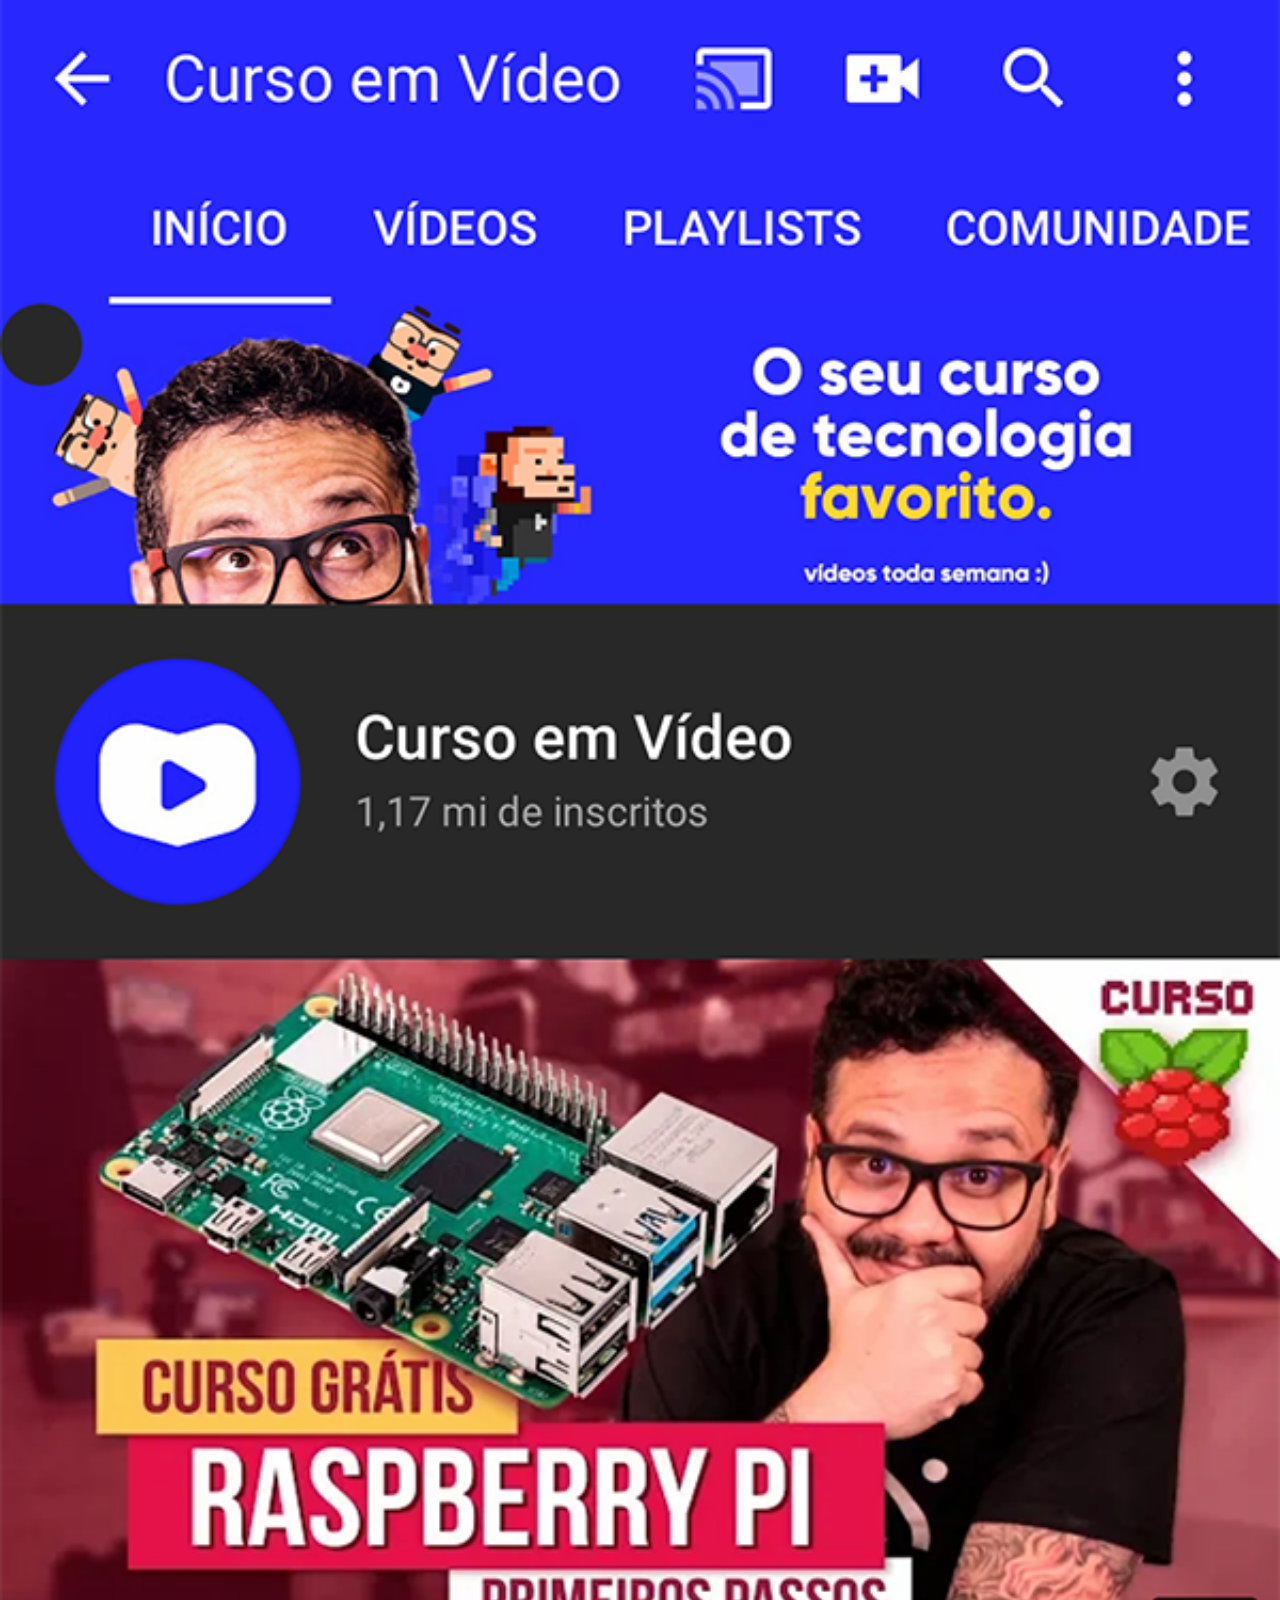
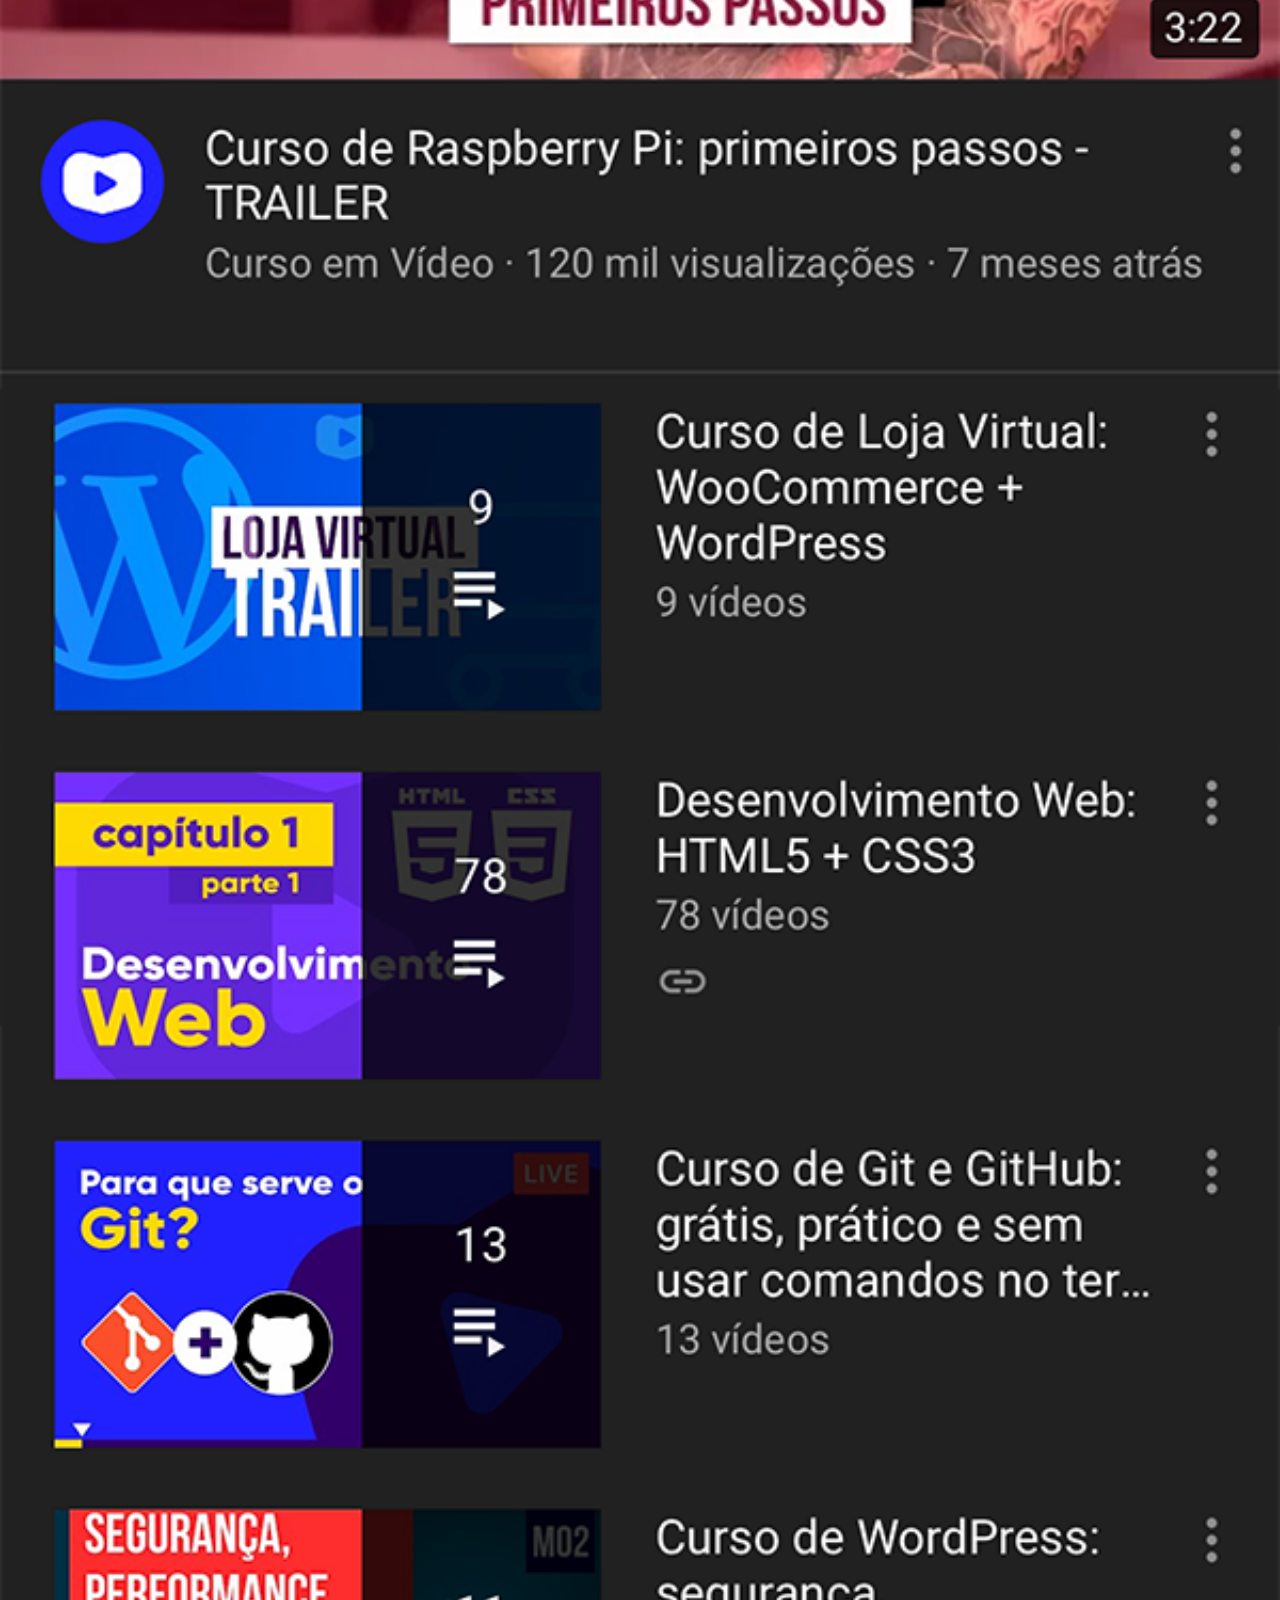
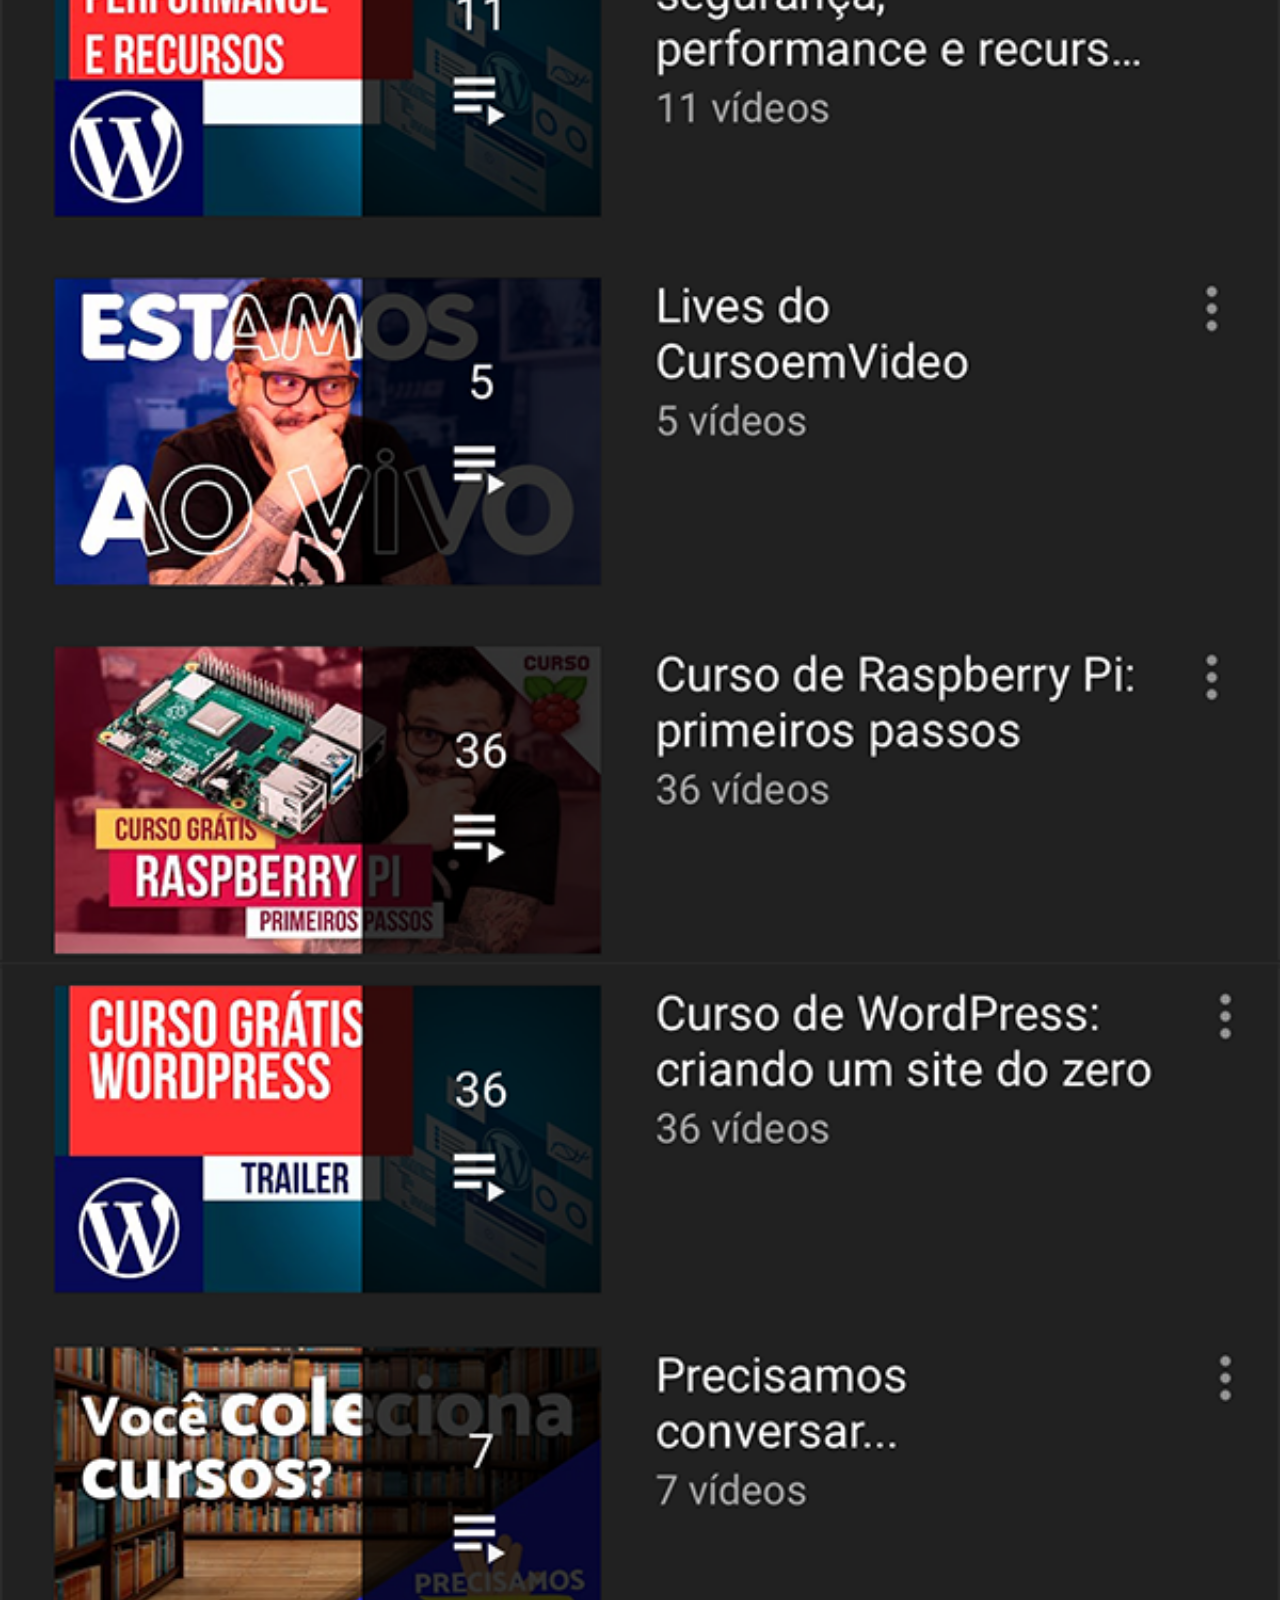
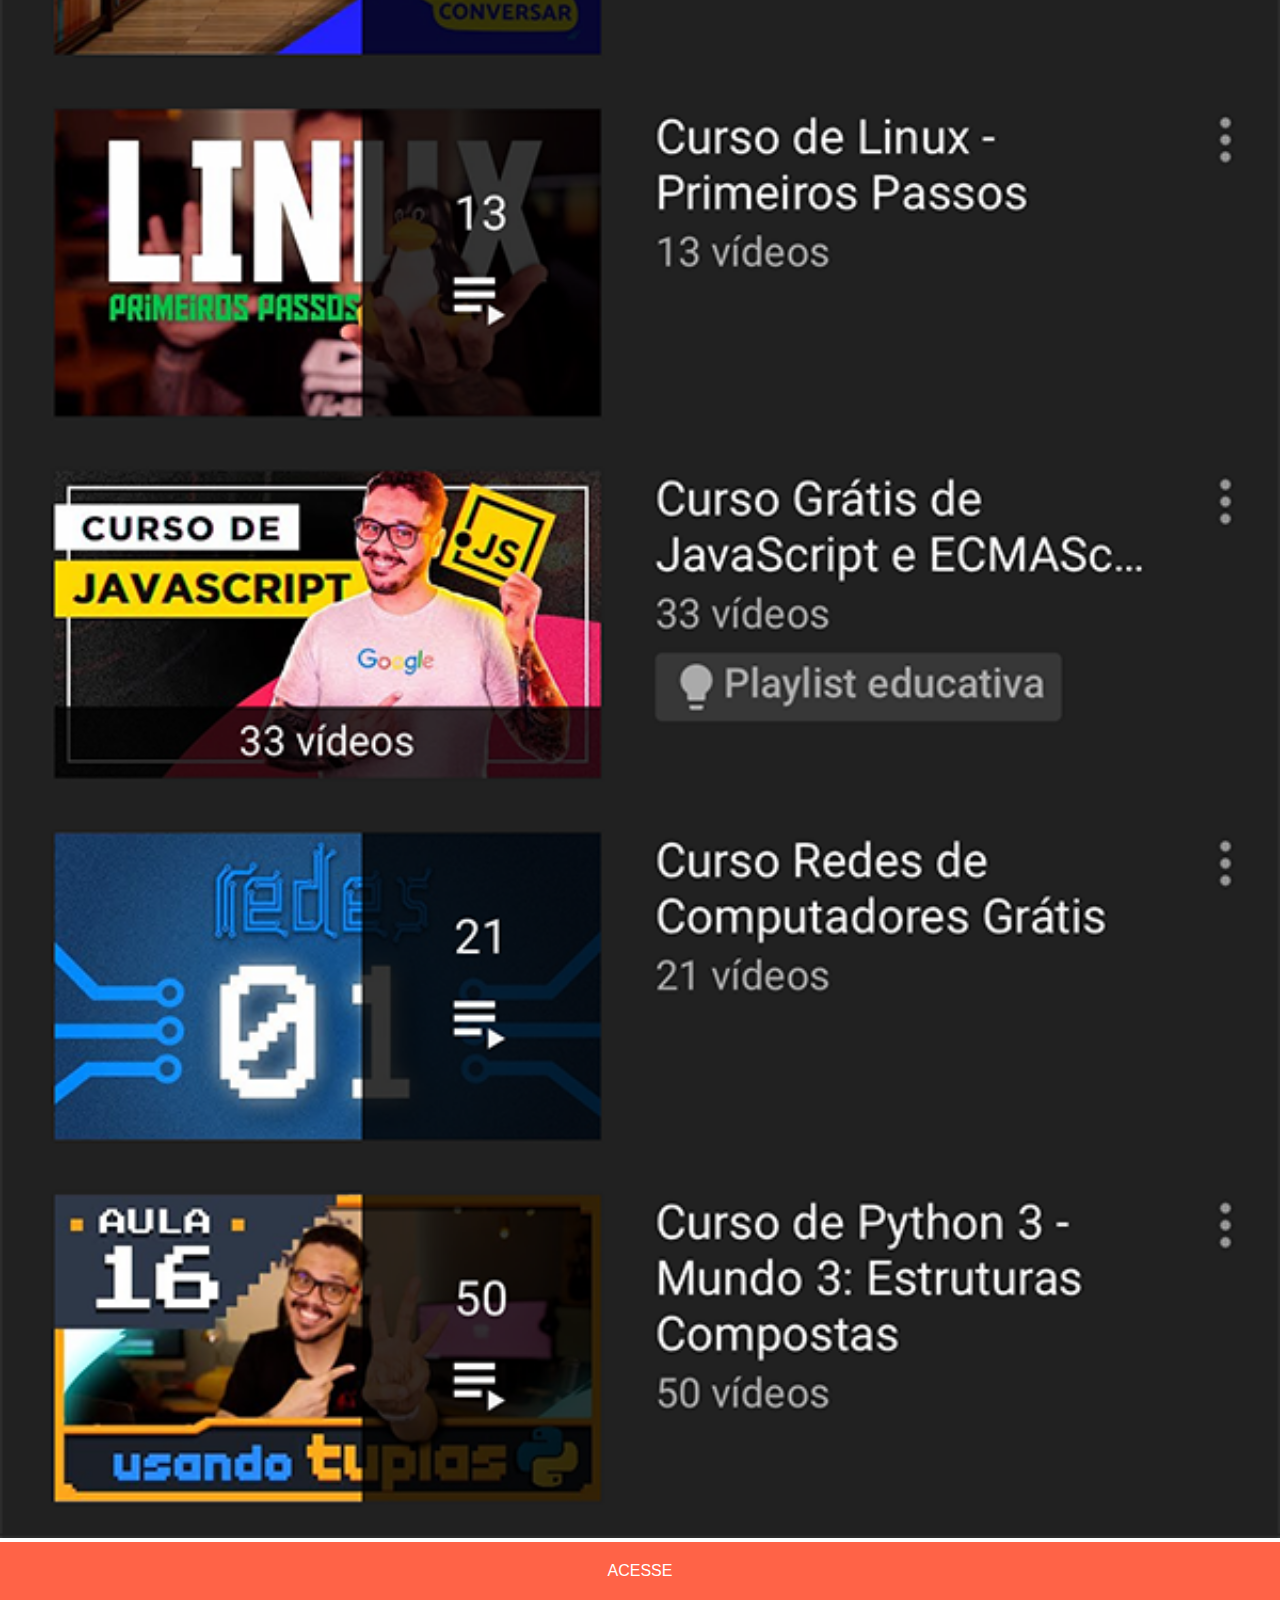
==== youtube.html @ 451d315c "rede sociais" ====
<!DOCTYPE html>
<html lang="pt-br">
<head>
    <meta charset="UTF-8">
    <meta name="viewport" content="width=device-width, initial-scale=1.0">
    <title>youtube</title>
    <link rel="stylesheet" href="estilos/secial.css">
</head>
<body>
    <img src="imagens/tela-youtube.png" alt="youtube">
    <a href="https://www.youtube.com/channel/UC3wLcGeWLGYE3J11d3AA1jw" target="_blank">ACESSE</a>
</body>
</html>
---- estilos/secial.css ----
@charset "UTF-8";

* {
    margin: 0px;
    padding: 0px;
    font-family: Arial, Helvetica, sans-serif;
}

::-webkit-scrollbar {
    width: 0px;
    padding: 0px;
}
img {
    width: 100vw;
}
a {
    display: block;
    background-color: tomato;
    color: white;
    padding: 20px;
    text-align: center;
    font: bolder;
    text-decoration: none;
    }
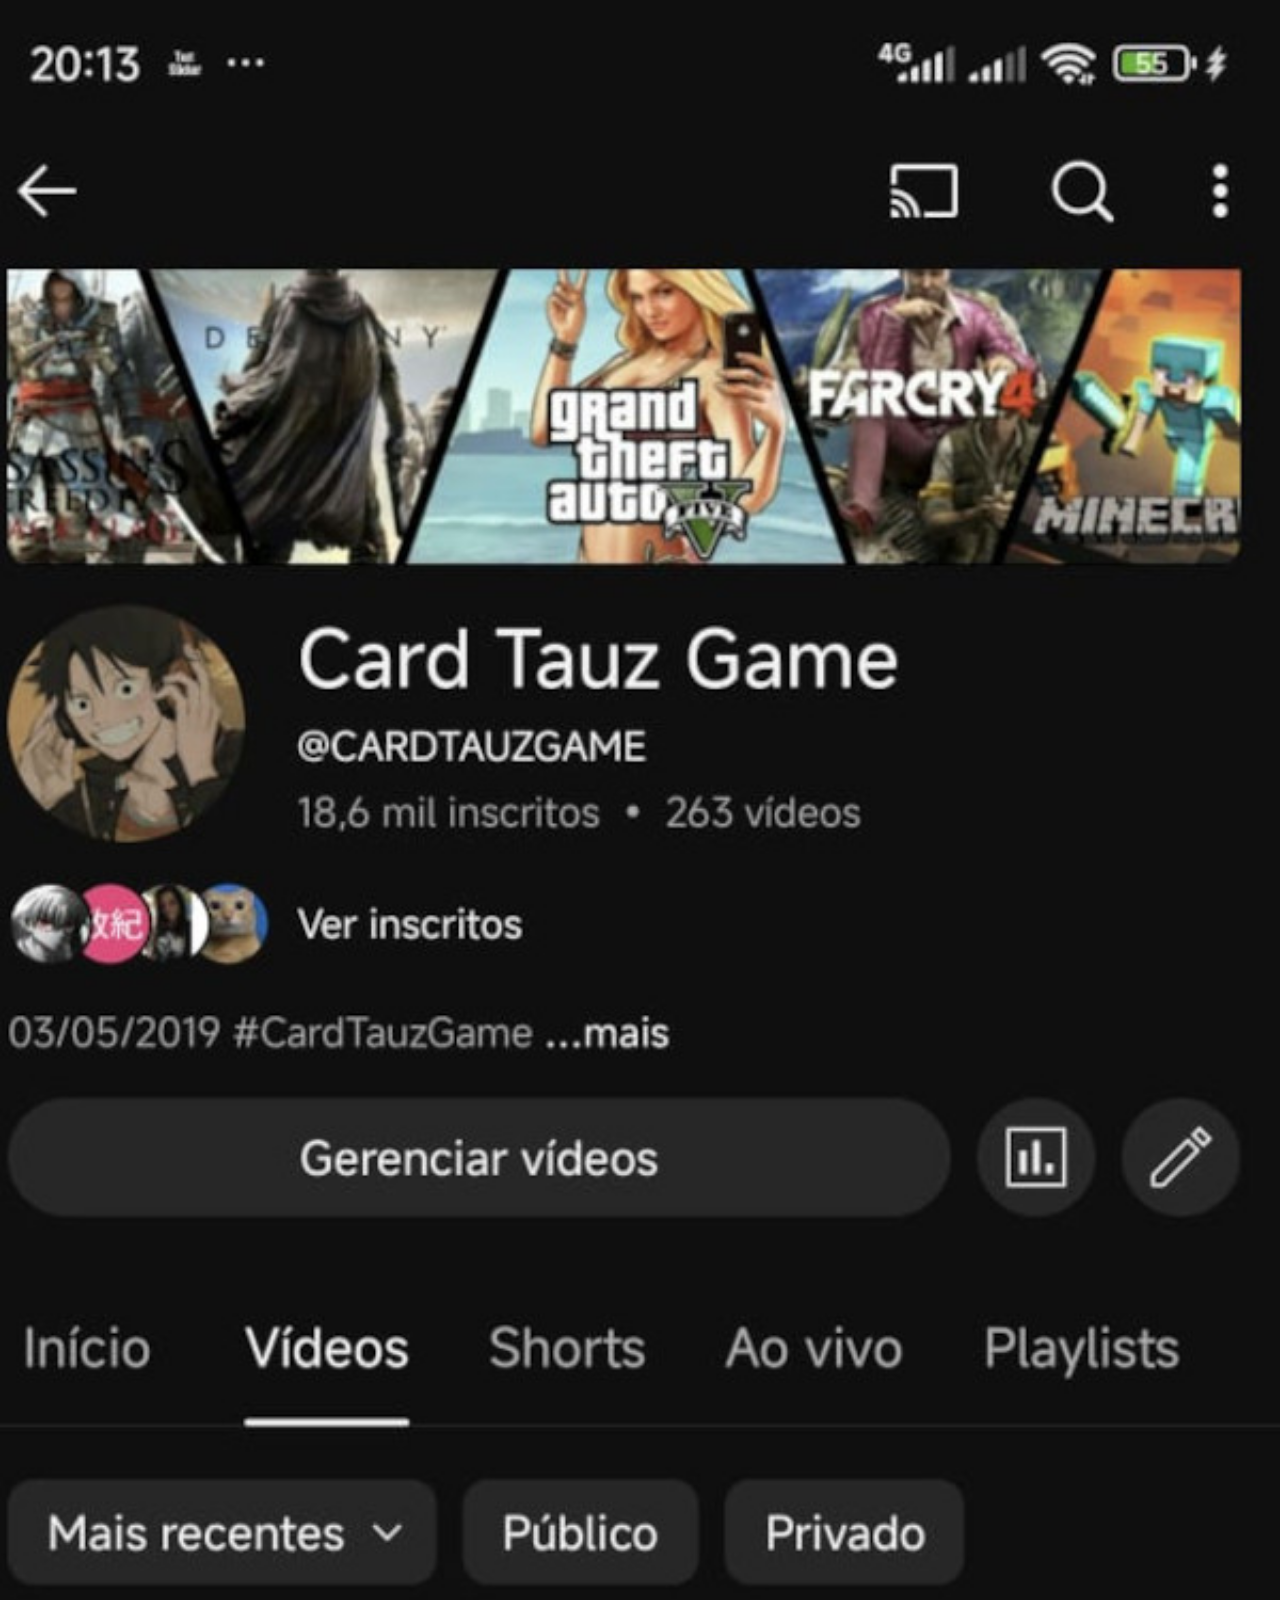
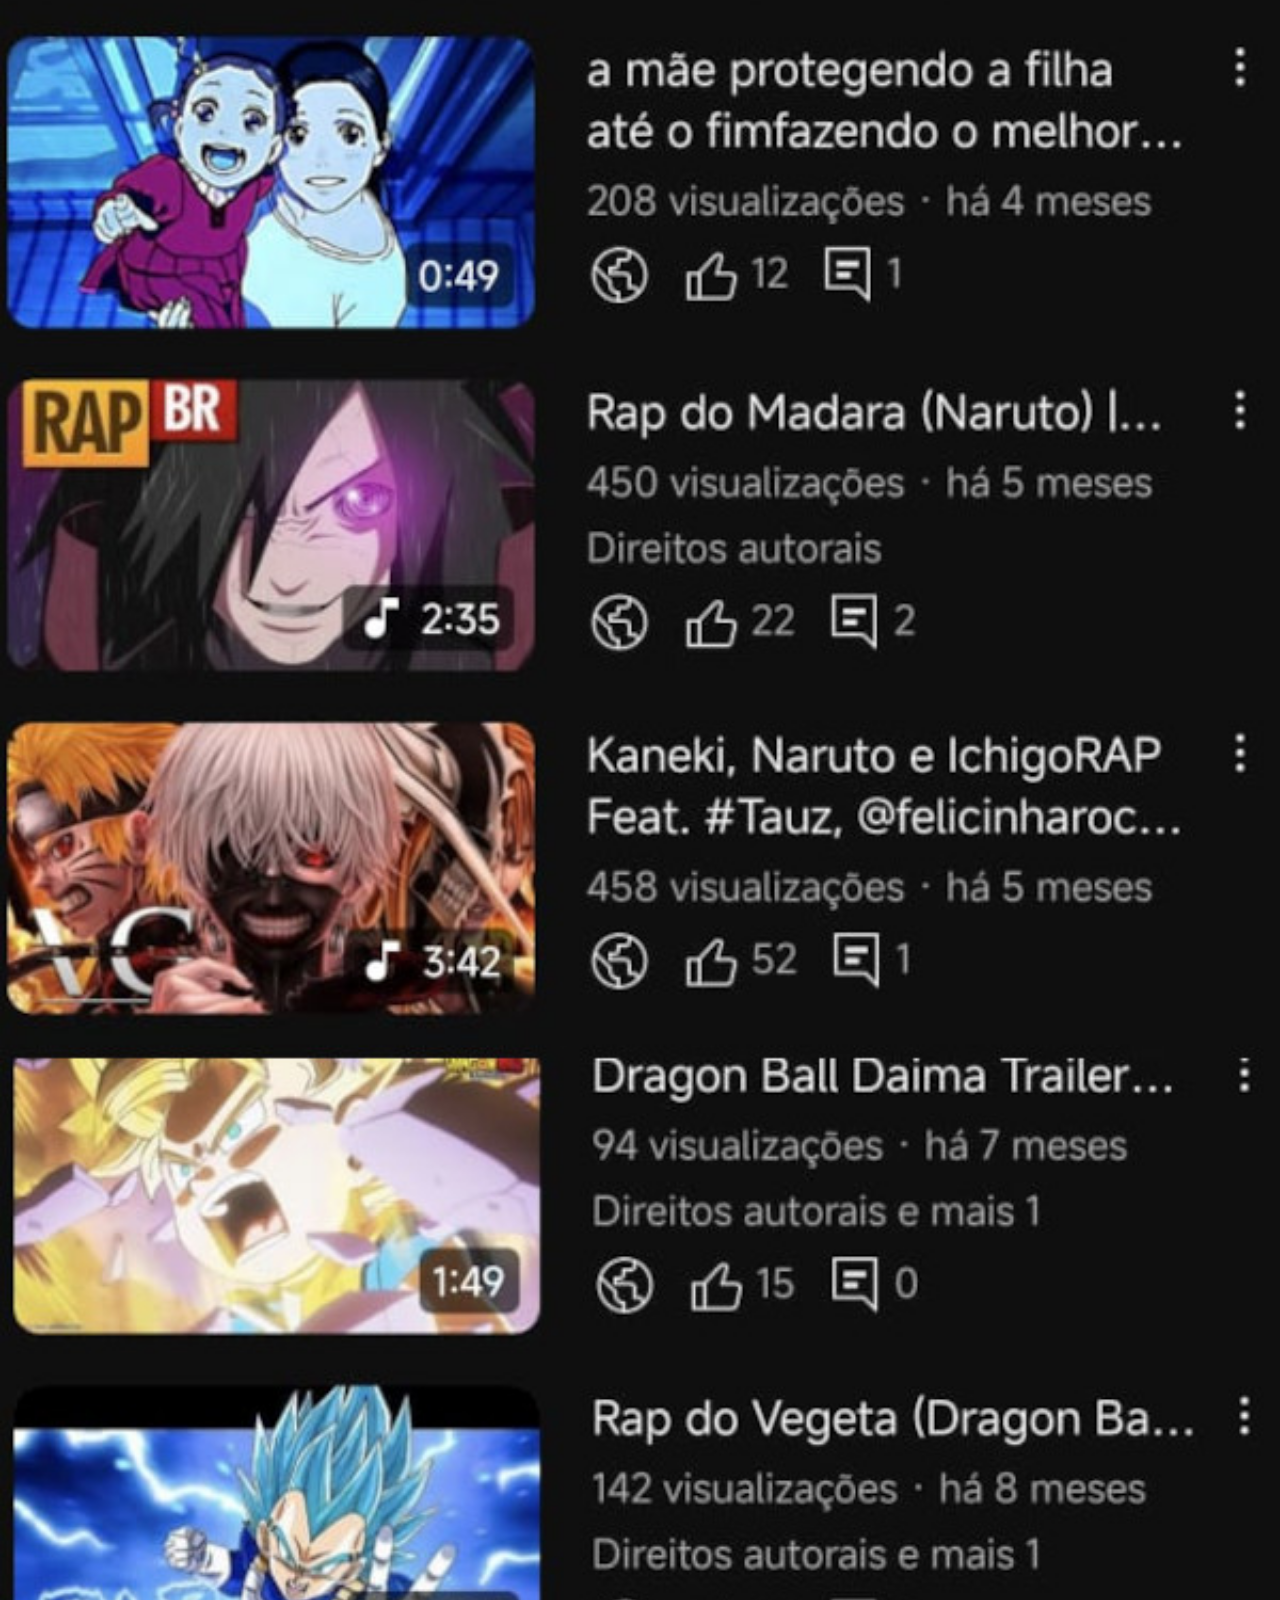
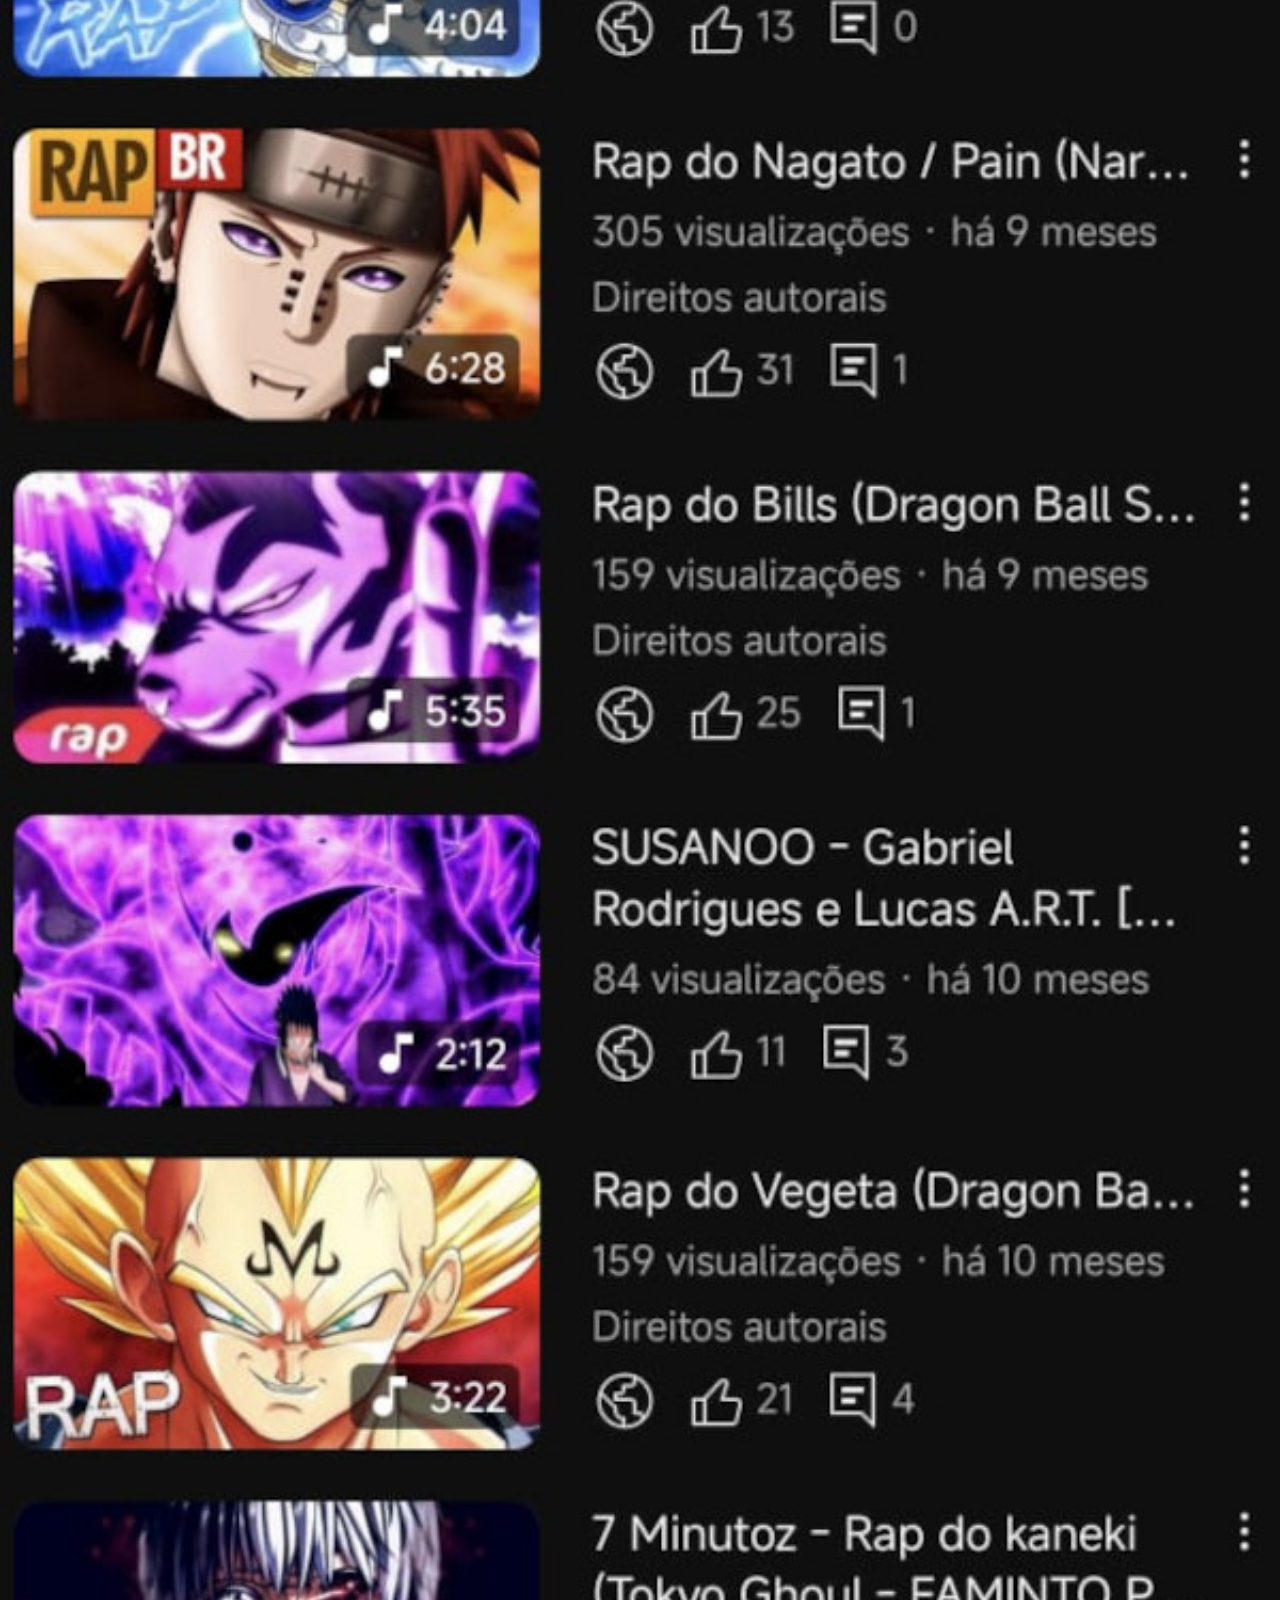
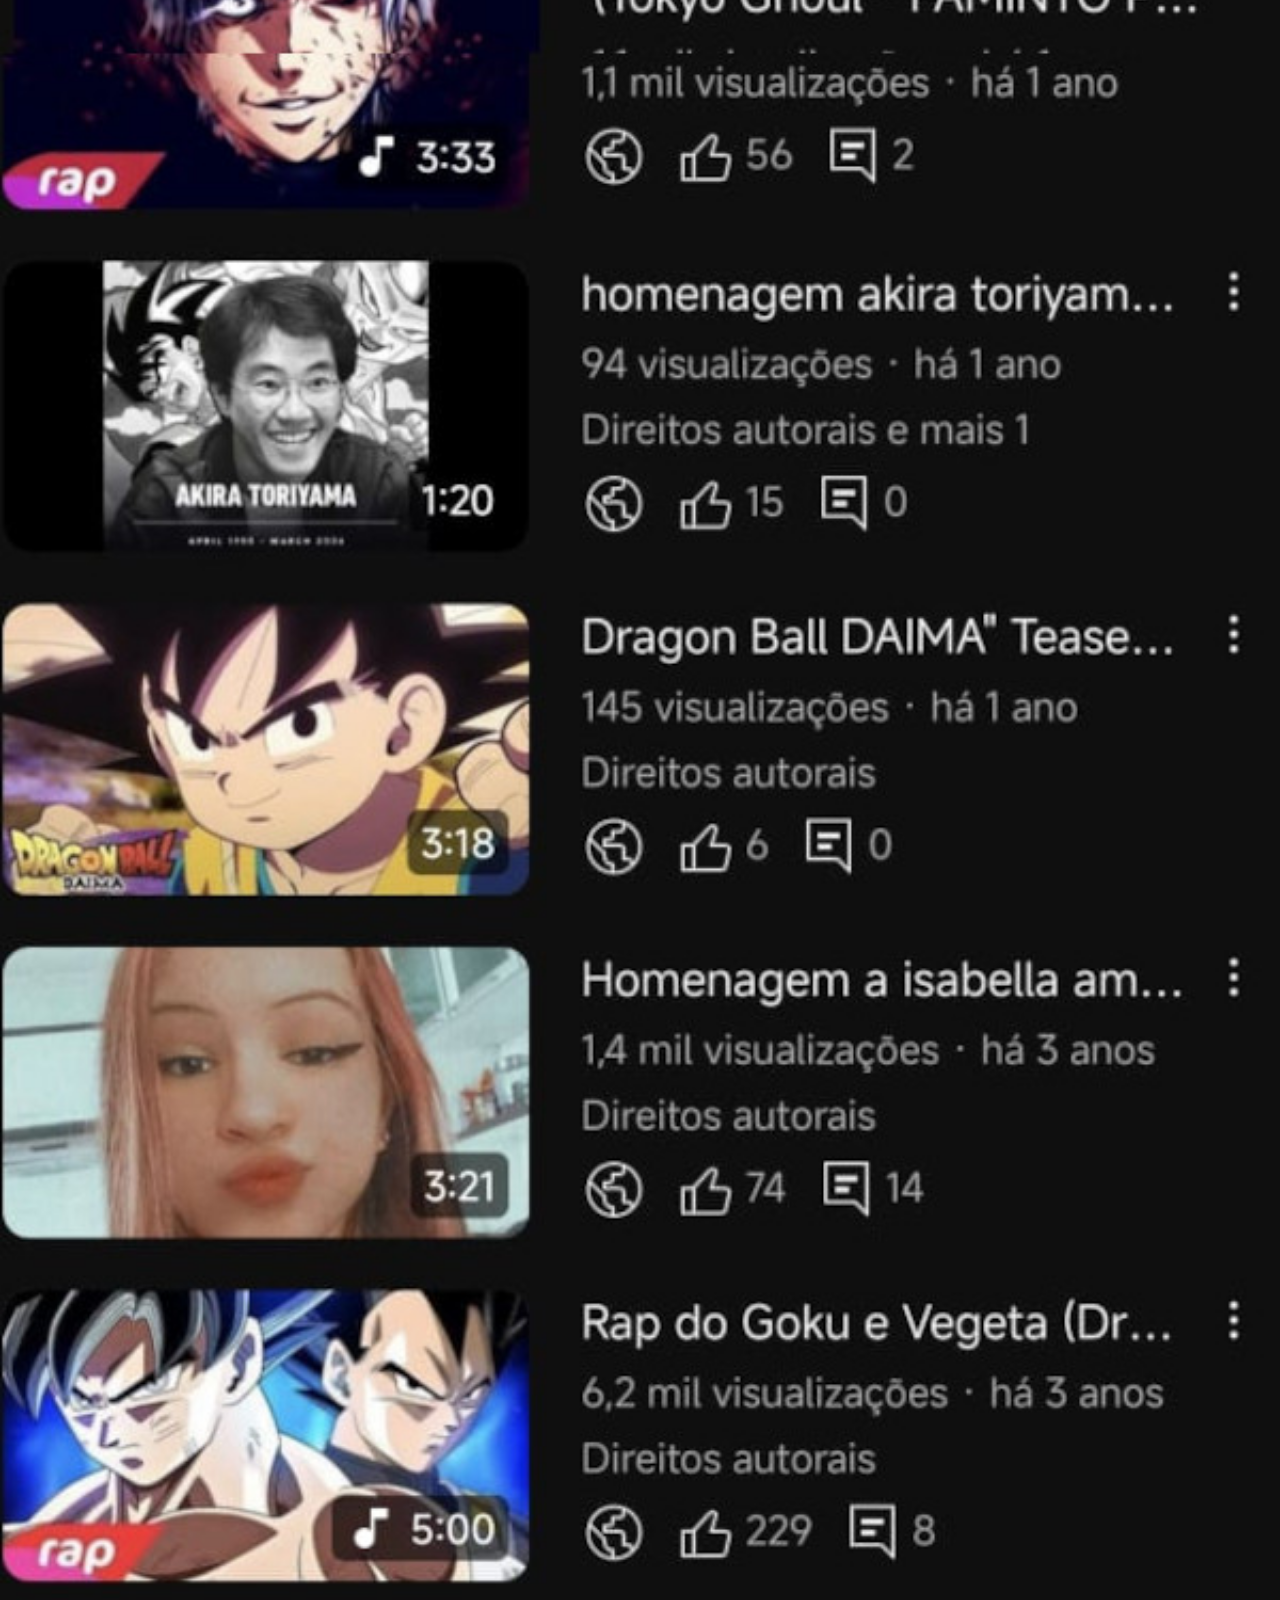
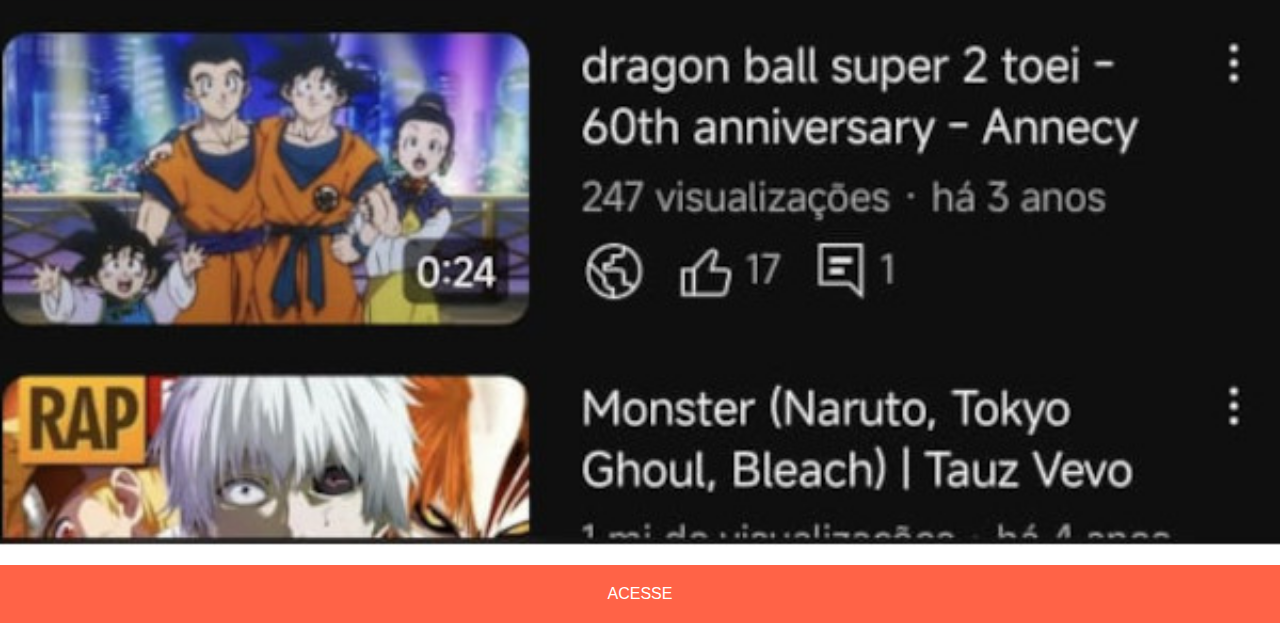
==== commit 70b5679a: "." ====
--- a/youtube.html
+++ b/youtube.html
@@ -7,7 +7,7 @@
     <link rel="stylesheet" href="estilos/secial.css">
 </head>
 <body>
-    <img src="imagens/tela-youtube.png" alt="youtube">
+    <img src="imagens/tela-youtube.jpg" alt="youtube">
     <a href="https://www.youtube.com/channel/UC3wLcGeWLGYE3J11d3AA1jw" target="_blank">ACESSE</a>
 </body>
 </html>